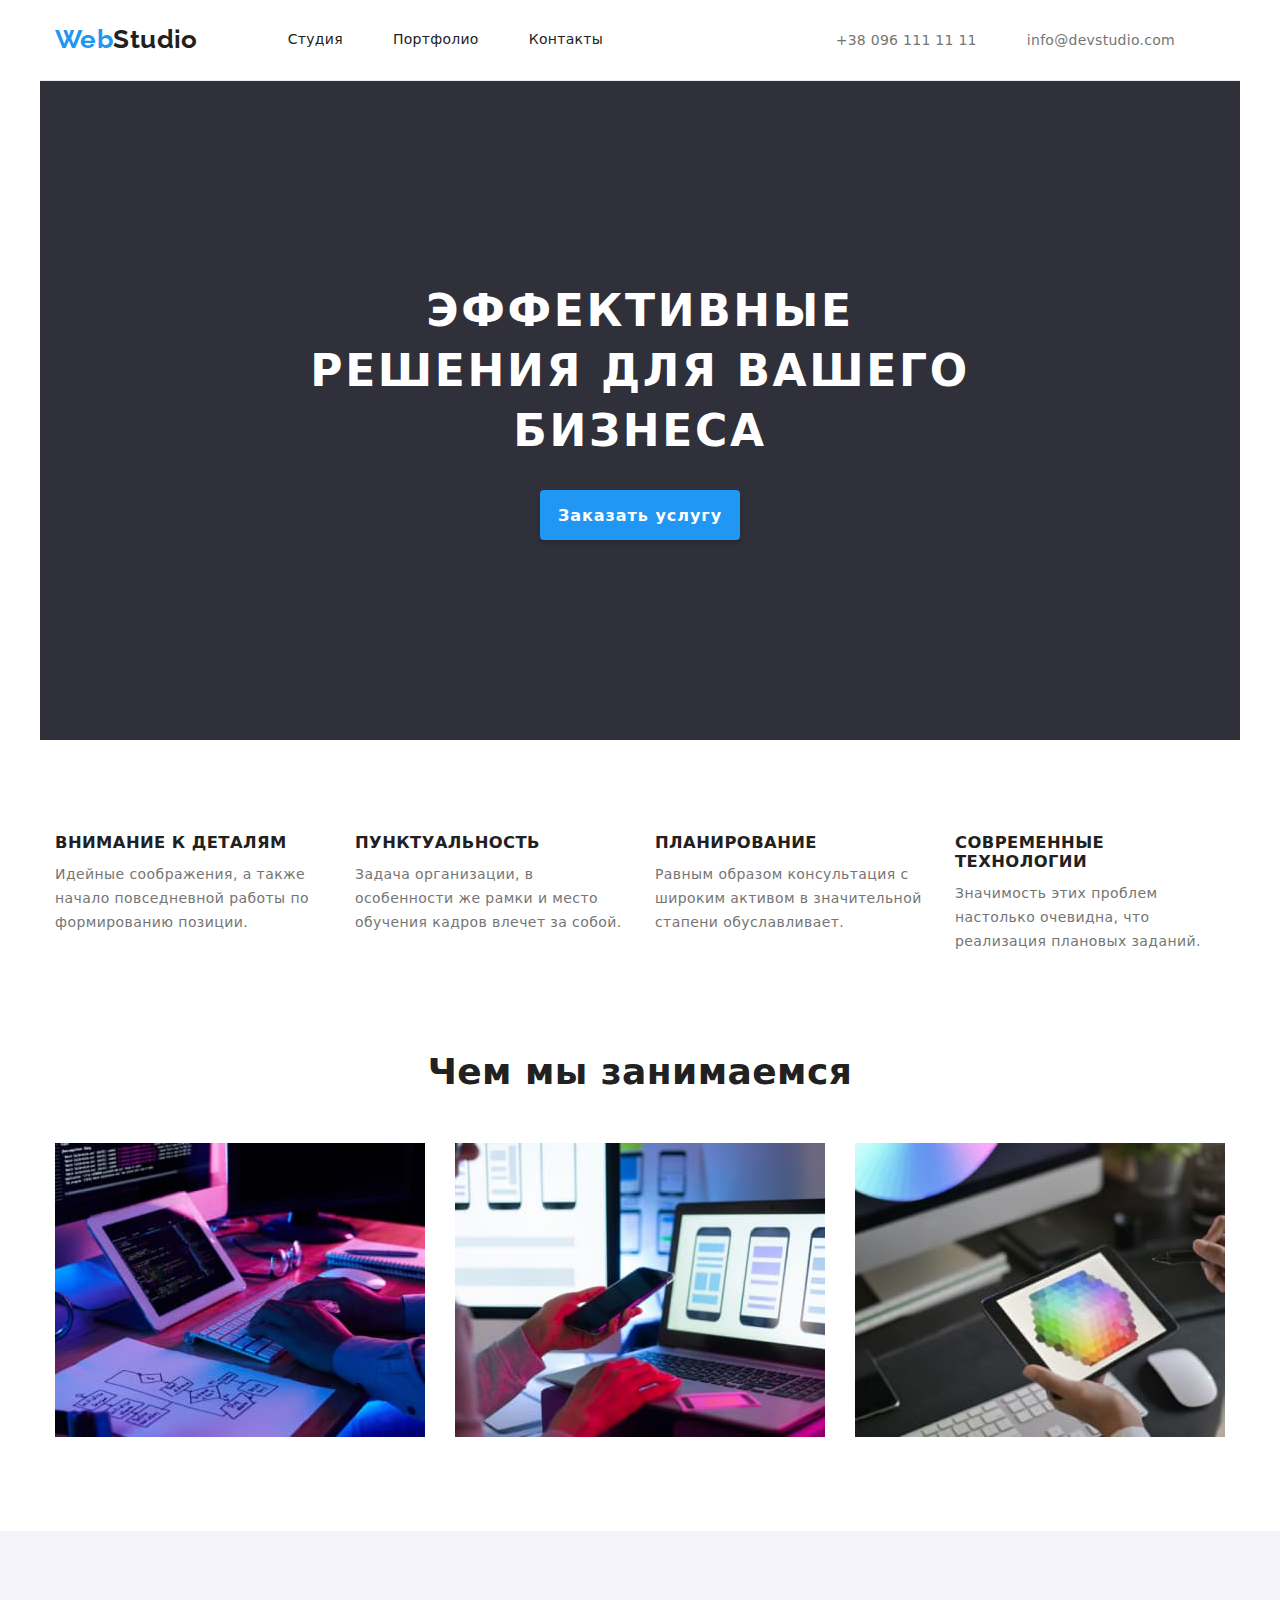
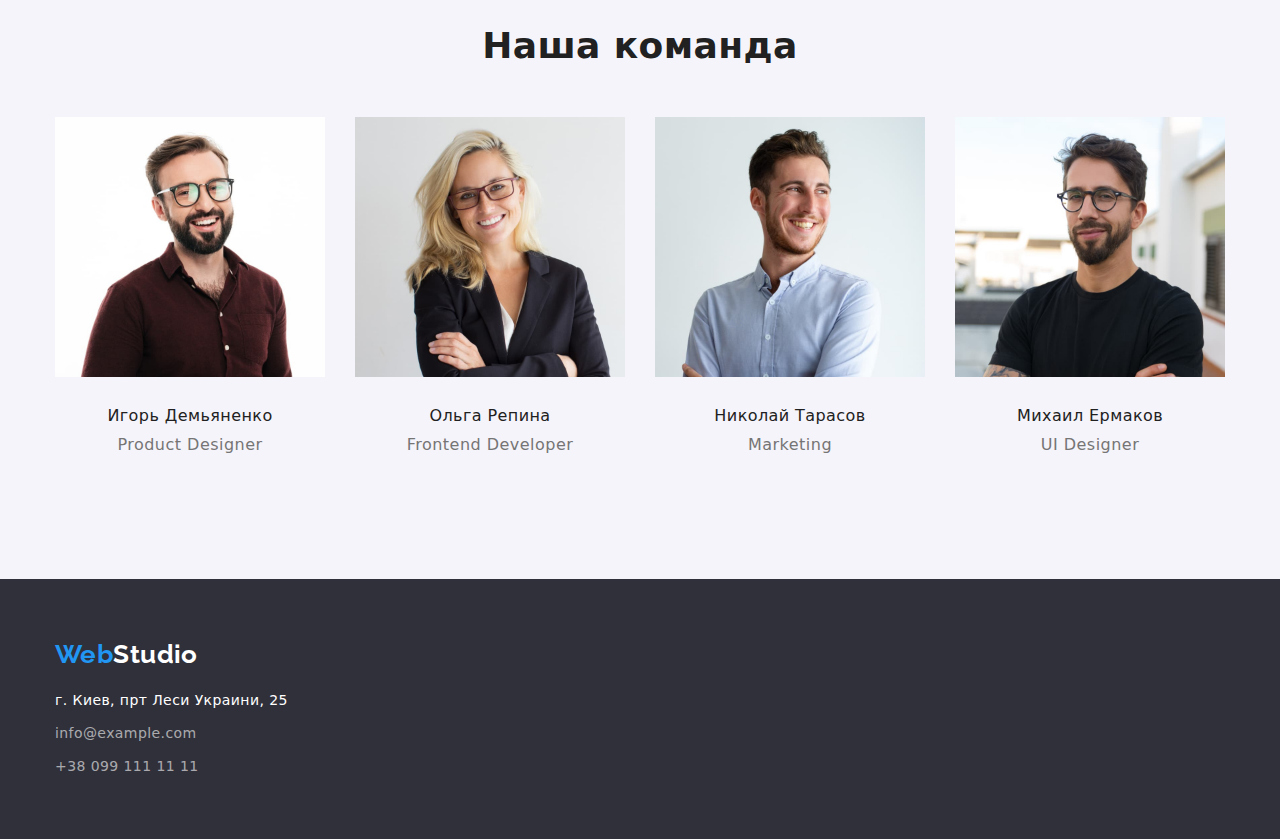
==== index.html @ 1b13c75a "a" ====
<!DOCTYPE html>
<html lang="ru">
  <head>
    <meta charset="UTF-8" />
    <meta http-equiv="X-UA-Compatible" content="IE=edge" />
    <meta name="viewport" content="width=device-width, initial-scale=1.0" />
    <link rel="preconnect" href="https://fonts.gstatic.com" crossorigin>
    <link href="https://fonts.googleapis.com/css2?family=Oleo+Script+Swash+Caps&family=Raleway:wght@700&family=Roboto:wght@400;500;700&display=swap" rel="stylesheet">     
    <link rel="stylesheet" type="text/css" href="./css/styles.css">
    <link rel="stylesheet" type="text/css" href="./css/modern-normalize.css">
    <title>webstudio</title>
   </head>
  <body>
    <header>
      <div class="container container-nav">
      <nav class="nav"> 
        <a href="index.html" class="logo"><span>Web</span>Studio</a>
        <ul class="nav-ul">
          <li>
            <a href="" class="menu">Студия</a>
          </li>
          <li>
            <a href="portfolio.html" class="menu">Портфолио </a>
          </li>
          <li>
            <a href="" class="menu">Контакты</a>
          </li>
        </ul>
      </nav>
      <ul class="contacts">
        <li><a href="tel:+380961111111" class="contacts-link">+38 096 111 11 11</a></li>
        <li><a href="mailto:info@devstudio.com" class="contacts-link">info@devstudio.com</a></li>
      </ul>
    </div>
    </header>
    <main>
      <section class="hero">
        <div class="container container-hero" >
        <h1 class="hero-title">Эффективные решения для вашего бизнеса</h1>
        <button type="button" class="hero-button">Заказать услугу</button>
      </div>
      </section>
      <section class="section">
        <div class="container articles-container">
        <h2 class="visually-hidden" aria-hidden="true" tabindex="-1"> Принципы нашей работы</h2>
        <ul class="articles">
          <li>
            <h3 class="articles-title">ВНИМАНИЕ К ДЕТАЛЯМ</h3>
            <p class="article">
              Идейные соображения, а также начало повседневной работы по
              формированию позиции.
            </p>
          </li>
          <li>
            <h3 class="articles-title">ПУНКТУАЛЬНОСТЬ</h3>
            <p class="article">
              Задача организации, в особенности же рамки и место обучения кадров
              влечет за собой.
            </p>
          </li>
          <li>
            <h3 class="articles-title">ПЛАНИРОВАНИЕ</h3>
            <p class="article">
              Равным образом консультация с широким активом в значительной
              стапени обуславливает.
            </p>
          </li>
          <li>
            <h3 class="articles-title">СОВРЕМЕННЫЕ ТЕХНОЛОГИИ</h3>
            <p class="article">
              Значимость этих проблем настолько очевидна, что реализация
              плановых заданий.
            </p>
          </li>
        </ul>
      </div>
      </section>
      <section class="activity">
        <div class="container container-activity">
        <h2 class="activity-title">Чем мы занимаемся</h2>
        <ul class="activity-images">
          <li>
            <img width="370" src="images/img1.jpg" class="activity-pic" alt="picture1" />
          </li>
          <li>
            <img width="370" src="images/img2.jpg" class="activity-pic" alt="picture2" />
          </li>
          <li>
            <img width="370" src="images/img3.jpg" class="activity-pic" alt="picture3" />
          </li>
        </ul>
      </div>
      </section>

      <section class="command section">
        <div class="container">
        <h2 class="command-title">Наша команда</h2>
        <ul class="command-list">
          <li>
            <img width="270" src="images/igor.jpg" class="command-foto" alt="Игорь Демьяненко" />
            <div class="figure-caption">
              <h3 class="command-name">Игорь Демьяненко</h3>
              <p class="command-position">Product Designer</p>
          </div>
          </li>
          <li>
            <img width="270" src="images/olga.jpg" class="command-foto" alt="Ольга Репина" />
            <div class="figure-caption">
              <h3 class="command-name">Ольга Репина</h3>
              <p class="command-position">Frontend Developer</p>
          </div>
          </li>
          <li>
            <img width="270" src="images/nik.jpg" class="command-foto" alt="Николай Тарасов" />
            <div class="figure-caption">
              <h3 class="command-name">Николай Тарасов</h3>
              <p class="command-position">Marketing</p>
            </div>  
          </li>
          <li>
            <img width="270" src="images/michael.jpg" class="command-foto" alt="Михаил Ермаков" />
            <div class="figure-caption">
              <h3 class="command-name">Михаил Ермаков</h3>
              <p class="command-position">UI Designer</p>
            </div>  
          </li>
        </ul>
      </div>
      </section>
    </main>
    <footer class="footer">
      <div class="container container-footer">
      <a href="index.html" class="footer-logo"><span>Web</span>Studio</a>
      <address>
        <ul class="footer-contacts-list">
          <li >
             <a class="adres" href="https://goo.gl/maps/Wr4ZdYeeZxtzAYWL7" target="_blank"
              >г. Киев, прт Леси Украини, 25</a
            >
          </li>
          <li>
            <a class="footer-contacts" href="mailto:info@example.com">info@example.com</a>
          </li>
          <li>
            <a class="footer-contacts" href="tel:+380991111111">+38 099 111 11 11</a>
          </li>
        </ul>
      </address>
    </div>
    </footer>
  </body>
</html>
---- css/styles.css ----
:root{
--text-color:#000000;
--nav-hover:#2196F3;
--contacts-link-color:#757575;
--footer-color:#ffffff;
--bg-color:#FFFFFF;
--font-color:#212121;
--hero-font-color:#FFFFFF;
--command-position-font-color:#757575;
--footer-bgcolor:#2F303A;
--button-fontcolor:#FFFFFF;
--works-type-color:#757575;
--hero-bgcolor:#2F303A;
--article-color:#757575;
} 
body{
    font-family: Roboto, sans-serif;
    color:var(--font-color);
    font-size: 14px;
    letter-spacing: 0.03em;
    background-color: var(--bg-color);
}
.visually-hidden {
    position: absolute;
    white-space: nowrap;
    width: 1px;
    height: 1px;
    overflow: hidden;
    border: 0;
    padding: 0;
    clip: rect(0 0 0 0);
    clip-path: inset(50%);
    margin: -1px;
  }
 p,h1,h2,h3,h4,h5,h6{
     margin:0px
 } 
 ul{
     margin:0px;
     padding: 0;
     list-style: none;
 }
 button{
     cursor: pointer;
 }
  header{
     /* height: 80px;
      /*padding-top: 24px;
      padding-bottom: 25px;*/
  }
  .container{
    width:1200px;
    padding-left: 15px;
    padding-right: 15px;
    margin: 0 auto;
 }
 .section{
     padding-top: 94px;
     padding-bottom: 94px;
 }
  .container-nav{
    display: flex;
    border-bottom: 1px solid #ECECEC;
  }

/*---------------------  Секция навигации-------------        */
.nav{
    display:flex;
    align-items: center;
}
.logo{
    font-family: Raleway;
    font-size: 26px;
    font-style: normal;
    font-weight: 700;
    line-height: calc(31 / 26);
    text-decoration: none;
    color: var(--font-color);
    padding-top: 24px;
    padding-bottom: 25px;
}
.logo > span{
    color: var(--nav-hover);
}

.nav-ul{
    list-style: none;
    margin-left: 40px;
    display: flex;
    align-items: center; 
}

.menu{
    text-decoration: none;
    font-style: normal;
    font-size: 14px;
    font-weight: 500;
    line-height: 1.14;
    letter-spacing: 0.02em;
    color: var(--menu-color);
    margin-left: 50px;
    padding-top: 32px;
    padding-bottom: 32px;
    display: block;
}
.adres:hover,
.adres:focus,
.footer-contacts:hover,
.footer-contacts:focus,
.contacts-link:hover,
.contacts-link:focus,
.menu:hover,
.menu:focus{
    color:var(--nav-hover);
}
.contacts{
    list-style: none;
    display: flex;
    margin-left: auto;
    align-items: center; 
}
.contacts-link{
    text-decoration: none;
    font-size: 14px;
    font-style: normal;
    font-weight: 500;
    line-height: 1.14;
    letter-spacing: 0.02em;
    text-align: left;
    color: var(--contacts-link-color);
    margin-right: 50px;
}


/*----------------------  Секция герой   -------   */
.hero{
    
}
.container-hero{
   /* ???????????????*/
   background: var(--hero-bgcolor);
   text-align: center;
   padding-top: 200px;
   padding-bottom: 200px;
   padding-left: auto;
   padding-right: auto;
}
.hero-title{
    font-weight: 900;
    font-size: 44px;
    line-height: 1.36;
    text-align: center;
    letter-spacing: 0.06em;
    text-transform: uppercase;
    color: var(--hero-font-color);
    padding-left: 237px;
    padding-right: 237px;
}    
    .hero-button{
    cursor: pointer;
    border: none;
    width: 200px;
    height: 50px;
    left: 700px;
    top: 430px;
    background: var(--nav-hover);
    box-shadow: 0px 4px 4px rgba(0, 0, 0, 0.15);
    border-radius: 4px;
    font-family: inherit;
    font-size: 16px;
    font-style: normal;
    font-weight: 700;
    line-height: 1.87;
    letter-spacing: 0.06em;
    text-align: center;
    color: var(--hero-font-color);
    margin-top: 30px;
    }

/*-------------------------  Секция статей   -------------------*/
.articles-container{
    display: flex;
   justify-content: center;
}
.articles{
    display: flex;
}
.articles li{
    max-width: 270px;
}
.articles li:not(:last-child){
    margin-right: 30px;
}
.articles-title{
    font-weight: bold;
    line-height: 1.14;
    text-transform: uppercase;
    
    margin-bottom: 10px;
}
.article{
    width: 270px;
    height: 75px;
    left: 515px;
    top: 800px;
    font-weight: normal;
    line-height: 1.71;
    color: var(--article-color);
}

/*===============================   Чем мы ханимаемся    =============*/
.activity{
    padding-bottom: 94px;
}

.container-activity{
   align-items: center;
}
.activity-pic{
    display: block;
    max-width: 100%;
    height: auto;
} 
.activity-images{ 
    display: flex;
}
.activity-images li:not(:last-child){
    margin-right: 30px;
}


/*===============    наша комманда     ===================*/
.command{
   background: #F5F4FA;
}
.activity-title,
.command-title{
    font-size: 36px;
    font-style: normal;
    font-weight: 700;
    line-height: calc(42 / 36);
    text-align: center;
    margin-bottom: 50px;
 }
 .command-list{
     display: flex;
   
 }
 .command-list li:not(:last-child){
    margin-right: 30px;
 }
 .command-foto{
    display: block;
    max-width: 100%;
    height: auto;
 }
 .figure-caption{
    padding-top: 30px;
 }

.command-name{
    font-size: 16px;
    font-weight: 500;
    line-height: 1.18;
    text-align: center;

    margin-bottom: 10px;
 }
.command-position{
    font-size: 16px;
    font-weight: 400;
    line-height: 1.18;
    letter-spacing: 0.03em;
    text-align: center;
    color: var(--command-position-font-color);
    padding-bottom: 30px;
}

/* --------------------------  footer  ----------------------------*/
.footer{
    background: var(--footer-bgcolor);
    padding-top: 60px;
    padding-bottom: 60px;
}
.container-footer{
    padding-left: auto;
    padding-left: auto;
    
}
.footer-logo{
    font-family: Raleway;
    font-size: 26px;
    font-style: normal;
    font-weight: 700;
    line-height: 1.19;
    text-decoration: none;
    color: var(--footer-color);
    margin-bottom: 20px;
    /*padding-top: 60px;*/
    display: block;
}
.footer-logo  span{
    color: var(--nav-hover);
}
.footer-contacts-list{
    
}
.footer-contacts-list li:not(:last-child){
    margin-bottom: 9px;
}


.adres{
    text-decoration: none;
    font-style: normal;
    font-weight: 400;
    line-height: 1.71;
    letter-spacing: 0.03em;
    text-align: left;
    color: var(--footer-color);
}
.footer-contacts{
    text-decoration: none;
    font-style: normal;
    font-weight: normal;
    line-height: 1.71;
    color: rgba(255, 255, 255, 0.6);
}

/* ===========================  portfolio  ==========================*/

.filter{
    list-style: none;
    display: flex;
    padding-left: 302px;   
    margin-bottom: 56px;
}
.filter-button{
    cursor: pointer;
    border: none;
    border-radius: 4px;
    background-color: inherit;
    font-family: inherit;
    font-style: normal;
    font-weight: 500;
    font-size: 16px;
    line-height: 1.62;
    text-align: center;
    color: inherit;
    padding: 6px 22px;
    margin-left: 8px;
}
.filter-button:hover,
.filter-button:focus{
    background-color: var(--nav-hover);
    color:var(--button-fontcolor);
}

/*======================   примеры работ  ============= */
.work-foto{
    display:block;
}
.example-list{
    display: flex;
    /*padding-left: 215px;*/
    flex-wrap: wrap;

}
.example:not(:nth-child(3n+1)){
    margin-left: 30px;
}



.example{
    /*margin-left: 30px;*/
    margin-bottom: 30px;

}
.example a{
    text-decoration: none;
}
.works-title{
    font-weight: bold;
    font-size: 18px;
    line-height: 2;
    letter-spacing: 0.06em;
    color:var(--font-color);
    margin-top: 20px;
    margin-bottom: 4px;
    padding-left: 24px;
}
.works-type{
    font-size: 14px;
    font-weight: normal;
    font-size: 16px;
    line-height: 1.87;
    color: var(--works-type-color);
    padding-bottom: 20px;
    padding-left: 24px;
}
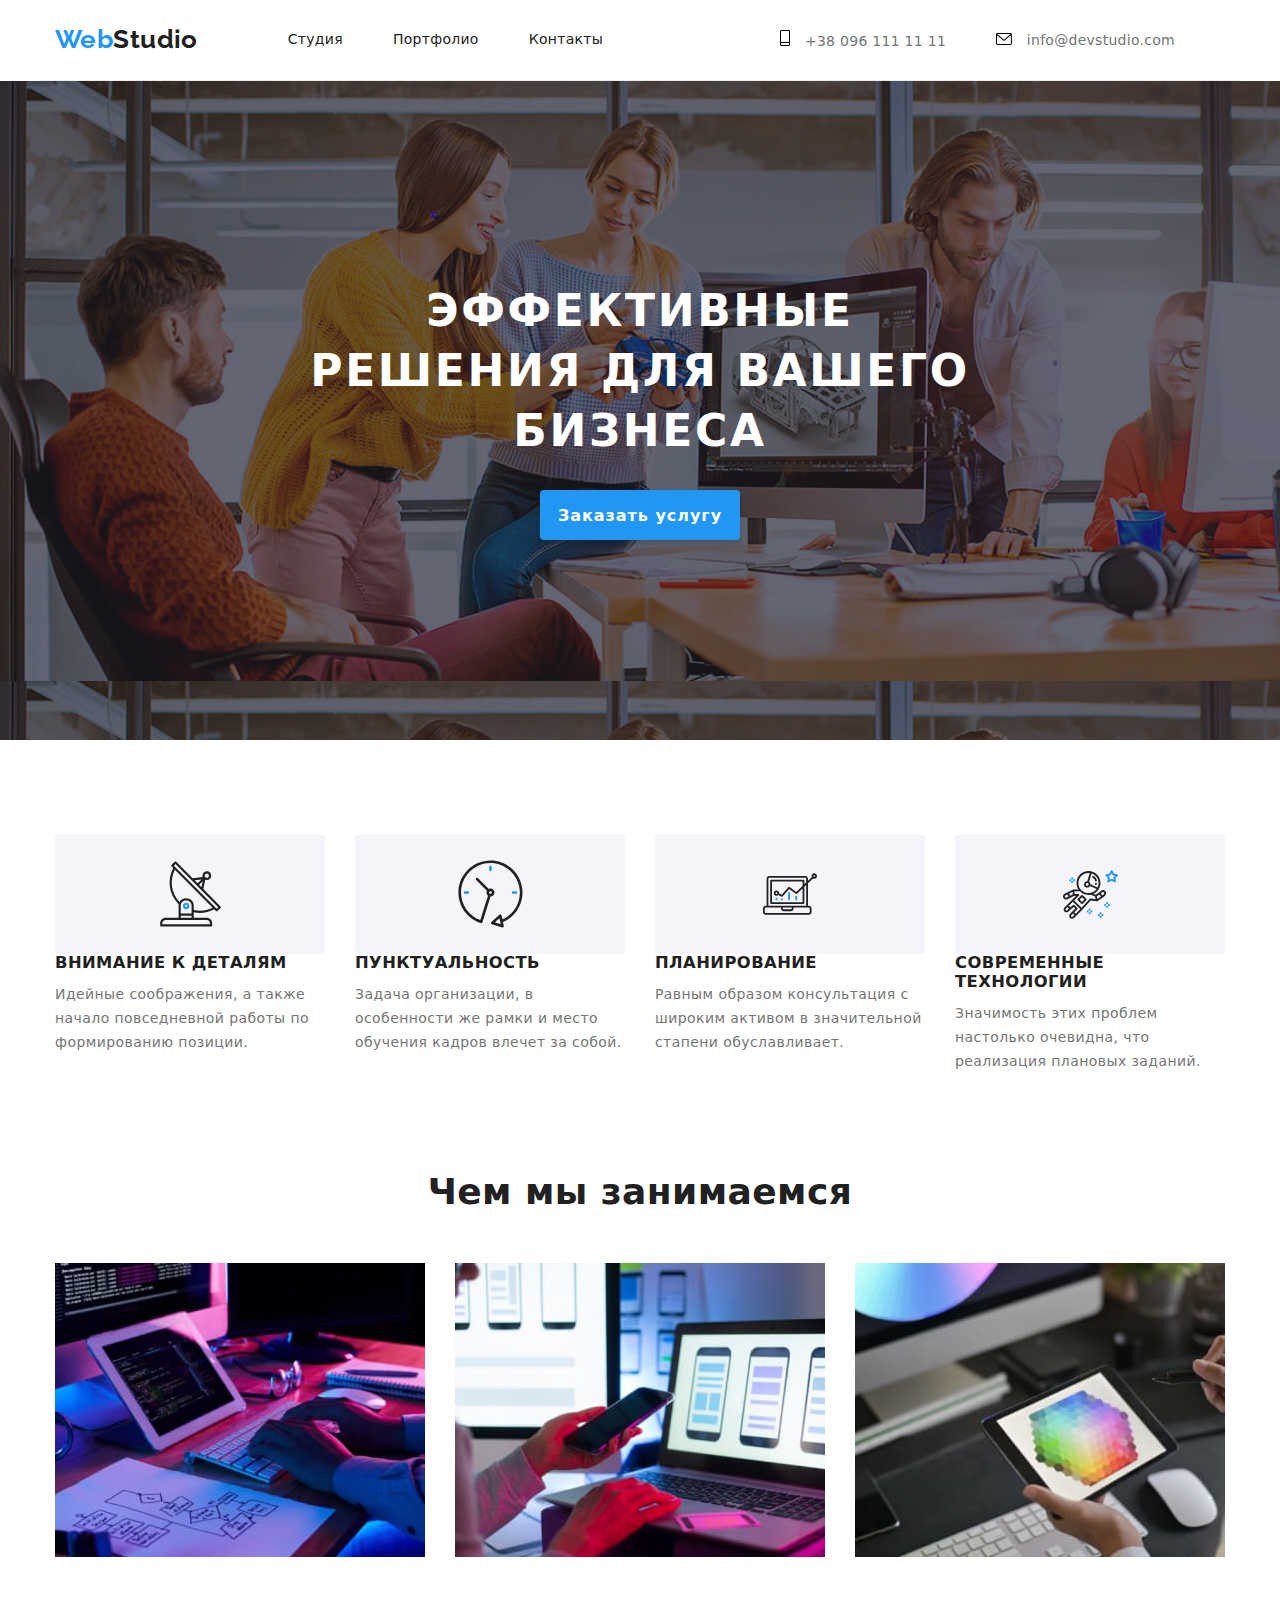
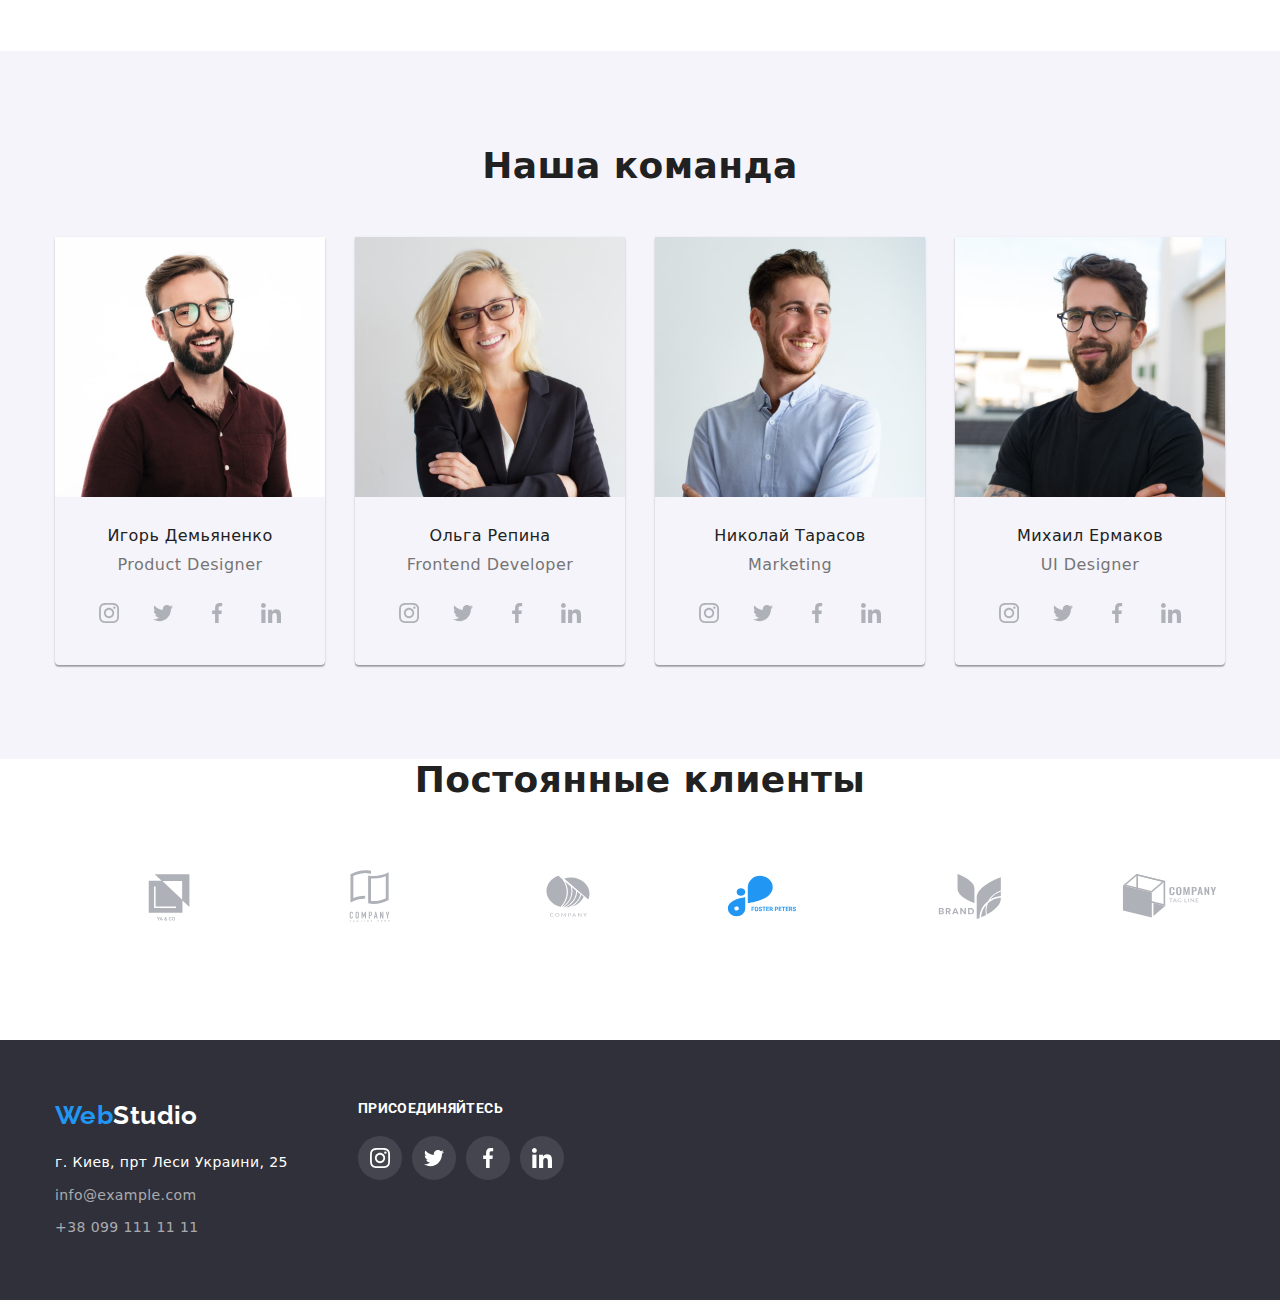
==== commit 8b4e5d04: "a" ====
--- a/index.html
+++ b/index.html
@@ -28,8 +28,20 @@
         </ul>
       </nav>
       <ul class="contacts">
-        <li><a href="tel:+380961111111" class="contacts-link">+38 096 111 11 11</a></li>
-        <li><a href="mailto:info@devstudio.com" class="contacts-link">info@devstudio.com</a></li>
+        <li>
+            <a href="tel:+380961111111" class="contacts-link">
+              <svg class="contacts-pic" width="10px" height="16px">
+                <use href="./images/symbol-defs.svg#icon-smartphone"></use>
+              </svg>
+              +38 096 111 11 11
+            </a>
+          </li>
+        <li>
+          <a href="mailto:info@devstudio.com" class="contacts-link">
+            <svg class="contacts-pic" width="16px" height="12px">
+              <use href="./images/symbol-defs.svg#icon-envelope"></use>
+            </svg>
+            info@devstudio.com</a></li>
       </ul>
     </div>
     </header>
@@ -45,6 +57,11 @@
         <h2 class="visually-hidden" aria-hidden="true" tabindex="-1"> Принципы нашей работы</h2>
         <ul class="articles">
           <li>
+            <div class="articles-container-pic">
+              <svg class="articles-pic" width="65px" height="70px">
+                <use href="./images/symbol-defs.svg#icon-antenna-1"></use>
+              </svg>
+            </div>
             <h3 class="articles-title">ВНИМАНИЕ К ДЕТАЛЯМ</h3>
             <p class="article">
               Идейные соображения, а также начало повседневной работы по
@@ -52,6 +69,11 @@
             </p>
           </li>
           <li>
+            <div class="articles-container-pic">
+              <svg class="articles-pic" width="67px" height="70px">
+                <use href="./images/symbol-defs.svg#icon-clock-1"></use>
+              </svg>
+            </div>
             <h3 class="articles-title">ПУНКТУАЛЬНОСТЬ</h3>
             <p class="article">
               Задача организации, в особенности же рамки и место обучения кадров
@@ -59,6 +81,11 @@
             </p>
           </li>
           <li>
+            <div class="articles-container-pic">
+            <svg class="articles-pic" width="70px" height="54px">
+              <use href="./images/symbol-defs.svg#icon-diagram-1"></use>
+            </svg>
+          </div>
             <h3 class="articles-title">ПЛАНИРОВАНИЕ</h3>
             <p class="article">
               Равным образом консультация с широким активом в значительной
@@ -66,6 +93,11 @@
             </p>
           </li>
           <li>
+            <div class="articles-container-pic">
+            <svg class="articles-pic" width="55px" height="61px">
+              <use href="./images/symbol-defs.svg#icon-astronaut-1"></use>
+            </svg>
+            </div>
             <h3 class="articles-title">СОВРЕМЕННЫЕ ТЕХНОЛОГИИ</h3>
             <p class="article">
               Значимость этих проблем настолько очевидна, что реализация
@@ -96,33 +128,192 @@
         <div class="container">
         <h2 class="command-title">Наша команда</h2>
         <ul class="command-list">
-          <li>
+          <li class="command-li">
             <img width="270" src="images/igor.jpg" class="command-foto" alt="Игорь Демьяненко" />
             <div class="figure-caption">
               <h3 class="command-name">Игорь Демьяненко</h3>
               <p class="command-position">Product Designer</p>
-          </div>
-          </li>
-          <li>
+              <ul class="socials">
+                <li class="socials-li">
+                <a href="" class="socials-button">
+                  <svg  class="socials-pic" width="20px" height="20px">
+                    <use href="./images/symbol-defs.svg#icon-instagram-1"></use>
+                  </svg>
+                </a>
+              </li>
+              <li class="socials-li">
+                <a href="" class="socials-button">
+                  <svg class="socials-pic" width="20px" height="20px">
+                    <use href="./images/symbol-defs.svg#icon-twitter-1"></use>
+                  </svg>
+                </a>
+              </li>
+                <li class="socials-li">
+                  <a href="" class="socials-button">
+                    <svg class="socials-pic" width="20px" height="20px">
+                      <use href="./images/symbol-defs.svg#icon-facebook-1"></use>
+                    </svg>
+                  </a>
+                </li>
+                <li class="socials-li">
+                  <a href="" class="socials-button">
+                    <svg class="socials-pic" width="20px" height="20px">
+                      <use href="./images/symbol-defs.svg#icon-linkedin-1"></use>
+                    </svg>
+                  </a>
+                </li class="socials-li">
+              </ul>
+            </div>
+          </li>
+          <li class="command-li">
             <img width="270" src="images/olga.jpg" class="command-foto" alt="Ольга Репина" />
             <div class="figure-caption">
               <h3 class="command-name">Ольга Репина</h3>
               <p class="command-position">Frontend Developer</p>
+              <ul class="socials">
+                <li class="socials-li">
+                <a href="" class="socials-button">
+                  <svg  class="socials-pic" width="20px" height="20px">
+                    <use href="./images/symbol-defs.svg#icon-instagram-1"></use>
+                  </svg>
+                </a>
+              </li>
+              <li class="socials-li">
+                <a href="" class="socials-button">
+                  <svg class="socials-pic" width="20px" height="20px">
+                    <use href="./images/symbol-defs.svg#icon-twitter-1"></use>
+                  </svg>
+                </a>
+              </li>
+                <li class="socials-li">
+                  <a href="" class="socials-button">
+                    <svg class="socials-pic" width="20px" height="20px">
+                      <use href="./images/symbol-defs.svg#icon-facebook-1"></use>
+                    </svg>
+                  </a>
+                </li>
+                <li class="socials-li">
+                  <a href="" class="socials-button">
+                    <svg class="socials-pic" width="20px" height="20px">
+                      <use href="./images/symbol-defs.svg#icon-linkedin-1"></use>
+                    </svg>
+                  </a>
+                </li class="socials-li">
+              </ul>
           </div>
           </li>
-          <li>
+          <li class="command-li">
             <img width="270" src="images/nik.jpg" class="command-foto" alt="Николай Тарасов" />
             <div class="figure-caption">
               <h3 class="command-name">Николай Тарасов</h3>
               <p class="command-position">Marketing</p>
+              <ul class="socials">
+                <li class="socials-li">
+                <a href="" class="socials-button">
+                  <svg  class="socials-pic" width="20px" height="20px">
+                    <use href="./images/symbol-defs.svg#icon-instagram-1"></use>
+                  </svg>
+                </a>
+              </li>
+              <li class="socials-li">
+                <a href="" class="socials-button">
+                  <svg class="socials-pic" width="20px" height="20px">
+                    <use href="./images/symbol-defs.svg#icon-twitter-1"></use>
+                  </svg>
+                </a>
+              </li>
+                <li class="socials-li">
+                  <a href="" class="socials-button">
+                    <svg class="socials-pic" width="20px" height="20px">
+                      <use href="./images/symbol-defs.svg#icon-facebook-1"></use>
+                    </svg>
+                  </a>
+                </li>
+                <li class="socials-li">
+                  <a href="" class="socials-button">
+                    <svg class="socials-pic" width="20px" height="20px">
+                      <use href="./images/symbol-defs.svg#icon-linkedin-1"></use>
+                    </svg>
+                  </a>
+                </li class="socials-li">
+              </ul>
             </div>  
           </li>
-          <li>
+          <li class="command-li">
             <img width="270" src="images/michael.jpg" class="command-foto" alt="Михаил Ермаков" />
             <div class="figure-caption">
               <h3 class="command-name">Михаил Ермаков</h3>
               <p class="command-position">UI Designer</p>
+              <ul class="socials">
+                <li class="socials-li">
+                <a href="" class="socials-button">
+                  <svg  class="socials-pic" width="20px" height="20px">
+                    <use href="./images/symbol-defs.svg#icon-instagram-1"></use>
+                  </svg>
+                </a>
+              </li>
+              <li class="socials-li">
+                <a href="" class="socials-button">
+                  <svg class="socials-pic" width="20px" height="20px">
+                    <use href="./images/symbol-defs.svg#icon-twitter-1"></use>
+                  </svg>
+                </a>
+              </li>
+                <li class="socials-li">
+                  <a href="" class="socials-button">
+                    <svg class="socials-pic" width="20px" height="20px">
+                      <use href="./images/symbol-defs.svg#icon-facebook-1"></use>
+                    </svg>
+                  </a>
+                </li>
+                <li class="socials-li">
+                  <a href="" class="socials-button">
+                    <svg class="socials-pic" width="20px" height="20px">
+                      <use href="./images/symbol-defs.svg#icon-linkedin-1"></use>
+                    </svg>
+                  </a>
+                </li>
+              </ul>
             </div>  
+          </li>
+        </ul>
+      </div>
+      </section>
+
+
+      <section class="clients">
+        <div class="container">
+        <h2 class="clients-title">Постоянные клиенты</h2>
+        <ul class="clients-list">
+          <li>
+            <svg class="client-pic" width="106px" height="60px">
+              <use href="./images/symbol-defs.svg#icon-client1"></use>
+            </svg>
+          </li>
+          <li>
+            <svg class="client-pic" width="106px" height="60px">
+              <use href="./images/symbol-defs.svg#icon-client2"></use>
+            </svg>
+          </li>
+          <li>
+            <svg class="client-pic" width="106px" height="60px">
+              <use href="./images/symbol-defs.svg#icon-client3"></use>
+            </svg>
+          </li>
+          <li>
+            <svg class="client-pic" width="106px" height="60px">
+              <use href="./images/symbol-defs.svg#icon-client4"></use>
+            </svg>
+          </li>
+          <li>
+            <svg class="client-pic" width="106px" height="60px">
+              <use href="./images/symbol-defs.svg#icon-client5"></use>
+            </svg>
+          </li>
+          <li>
+            <svg class="client-pic" width="106px" height="60px">
+              <use href="./images/symbol-defs.svg#icon-client6"></use>
+            </svg>
           </li>
         </ul>
       </div>
@@ -130,7 +321,8 @@
     </main>
     <footer class="footer">
       <div class="container container-footer">
-      <a href="index.html" class="footer-logo"><span>Web</span>Studio</a>
+      <div>
+        <a href="index.html" class="footer-logo"><span>Web</span>Studio</a>
       <address>
         <ul class="footer-contacts-list">
           <li >
@@ -147,6 +339,40 @@
         </ul>
       </address>
     </div>
+    <div class="socials-part">
+      <h3 class="footer-join">ПРИСОЕДИНЯЙТЕСЬ</h3>
+      <ul class="footer-socials">
+        <li class="footer-socials-li">
+        <a href="" class="footer-socials-button">
+          <svg  class="footer-socials-pic" width="20px" height="20px">
+            <use href="./images/symbol-defs.svg#icon-instagram-1"></use>
+          </svg>
+        </a>
+      </li>
+      <li class="footer-socials-li">
+        <a href="" class="footer-socials-button">
+          <svg class="socials-pic" width="20px" height="20px">
+            <use href="./images/symbol-defs.svg#icon-twitter-1"></use>
+          </svg>
+        </a>
+      </li>
+        <li class="footer-socials-li">
+          <a href="" class="footer-socials-button">
+            <svg class="footer-socials-pic" width="20px" height="20px">
+              <use href="./images/symbol-defs.svg#icon-facebook-1"></use>
+            </svg>
+          </a>
+        </li>
+        <li class="footer-socials-li">
+          <a href="" class="footer-socials-button">
+            <svg class="footer-socials-pic" width="20px" height="20px">
+              <use href="./images/symbol-defs.svg#icon-linkedin-1"></use>
+            </svg>
+          </a>
+        </li>
+      </ul>
+    </div>
+    </div>
     </footer>
   </body>
 </html>
--- a/css/styles.css
+++ b/css/styles.css
@@ -20,6 +20,7 @@
     font-size: 14px;
     letter-spacing: 0.03em;
     background-color: var(--bg-color);
+    max-width: 1600px;
 }
 .visually-hidden {
     position: absolute;
@@ -113,12 +114,16 @@
 .menu:hover,
 .menu:focus{
     color:var(--nav-hover);
+    fill: var(--nav-hover);
 }
 .contacts{
     list-style: none;
     display: flex;
     margin-left: auto;
     align-items: center; 
+}
+.contacts-pic{
+    margin-right: 10px;
 }
 .contacts-link{
     text-decoration: none;
@@ -135,11 +140,16 @@
 
 /*----------------------  Секция герой   -------   */
 .hero{
-    
+    background-image: linear-gradient(
+        rgba(47, 48, 58, 0.4),
+        rgba(47, 48, 58, 0.4)
+    ), url(../images/hero-bg.jpg);
 }
 .container-hero{
    /* ???????????????*/
-   background: var(--hero-bgcolor);
+   /*background: var(--hero-bgcolor);*/
+   
+   
    text-align: center;
    padding-top: 200px;
    padding-bottom: 200px;
@@ -183,6 +193,15 @@
     display: flex;
    justify-content: center;
 }
+.articles-container-pic{
+    max-width: 270px;
+    min-height: 120px;
+    background: #F5F4FA;
+    border-radius: 4px;
+    display:flex;
+    justify-content: center; 
+    align-items: center;
+}
 .articles{
     display: flex;
 }
@@ -209,7 +228,7 @@
     color: var(--article-color);
 }
 
-/*===============================   Чем мы ханимаемся    =============*/
+/*===============================   Чем мы занимаемся    =============*/
 .activity{
     padding-bottom: 94px;
 }
@@ -235,7 +254,8 @@
    background: #F5F4FA;
 }
 .activity-title,
-.command-title{
+.command-title,
+.clients-title{
     font-size: 36px;
     font-style: normal;
     font-weight: 700;
@@ -246,6 +266,15 @@
  .command-list{
      display: flex;
    
+ }
+ .command-li{
+    box-shadow: 
+    0px 1px 3px rgba(0, 0, 0, 0.12), 
+    0px 1px 1px rgba(0, 0, 0, 0.14),
+    0px 2px 1px rgba(0, 0, 0, 0.2);
+    border-radius: 0px 0px 4px 4px;
+    
+    
  }
  .command-list li:not(:last-child){
     margin-right: 30px;
@@ -274,9 +303,56 @@
     letter-spacing: 0.03em;
     text-align: center;
     color: var(--command-position-font-color);
-    padding-bottom: 30px;
-}
-
+    margin-bottom: 16px;
+}
+.socials{
+    display: flex;
+    /*justify-content: center;*/
+    margin-left:32px;
+    margin-right: 32px;
+    margin-bottom: 30px;
+    box-shadow: initial;
+}
+.socials-li{
+    display: flex;
+    margin-right:0px;
+    box-shadow: none;
+}
+.socials li:not(:last-child){
+    margin-right: 10px;
+}
+.socials-button{
+    fill: #AFB1B8; 
+    border-radius: 50%;
+    max-width: 44px;
+    max-height: 44px;
+    padding: 12px;
+    box-shadow: none;
+}
+.socials-button:hover,
+.socials-button:focus,
+.footer-socials-button:hover,
+.footer-socials-button:focus{
+    fill: #FFFFFF;
+    background-color: #2196F3;
+}
+
+/*===============    Постоянные клиенты    =================================*/
+.clients{
+    padding-bottom: 94px;
+}
+.clients-list{
+    display: flex;
+    
+}
+.clients-list li{/*:not(:last-child){*/
+    margin-left: 30px;
+    
+
+}
+.client-pic{
+    margin: 16px 32px;
+}
 /* --------------------------  footer  ----------------------------*/
 .footer{
     background: var(--footer-bgcolor);
@@ -286,6 +362,7 @@
 .container-footer{
     padding-left: auto;
     padding-left: auto;
+    display:flex
     
 }
 .footer-logo{
@@ -327,6 +404,43 @@
     line-height: 1.71;
     color: rgba(255, 255, 255, 0.6);
 }
+.socials-part{
+margin-left: 70px;
+
+}
+.footer-join{
+ font-family: Roboto;
+font-style: normal;
+font-weight: bold;
+font-size: 14px;
+line-height: 16px;
+letter-spacing: 0.03em;
+text-transform: uppercase;
+color: #FFFFFF;
+margin-bottom: 20px;
+}
+/*===============================*/
+.footer-socials{
+    display: flex;
+   
+   
+}
+.footer-socials-li{
+    display: flex;
+    margin-right:0px;
+}
+.footer-socials li:not(:last-child){
+    margin-right: 10px;}
+.footer-socials-button{
+    fill: #FFFFFF; 
+    border-radius: 50%;
+    max-width: 44px;
+    max-height: 44px;
+    padding: 12px;
+    background: rgba(255, 255, 255, 0.1);
+}
+
+
 
 /* ===========================  portfolio  ==========================*/
 
@@ -355,6 +469,10 @@
 .filter-button:focus{
     background-color: var(--nav-hover);
     color:var(--button-fontcolor);
+    box-shadow: 
+        0px 3px 1px rgba(0, 0, 0, 0.1), 
+        0px 1px 2px rgba(0, 0, 0, 0.08), 
+        0px 2px 2px rgba(0, 0, 0, 0.12);
 }
 
 /*======================   примеры работ  ============= */
@@ -365,17 +483,36 @@
     display: flex;
     /*padding-left: 215px;*/
     flex-wrap: wrap;
+    /*border: 1px solid red;*/
+  
 
 }
 .example:not(:nth-child(3n+1)){
     margin-left: 30px;
 }
-
-
+.example-link{
+    display: block;
+    box-sizing: border-box;
+   /* border: 1px solid #EEEEEE;*/
+ }
+ 
+.example-link :hover,
+.example-link :focus {
+    box-shadow: 
+      0px 1px 1px rgba(0, 0, 0, 0.12),
+      0px 4px 4px rgba(0, 0, 0, 0.06), 
+      1px 4px 6px rgba(0, 0, 0, 0.16);   
+} 
 
 .example{
     /*margin-left: 30px;*/
     margin-bottom: 30px;
+
+    
+background: #FFFFFF;
+/*border: 1px solid #EEEEEE;*/
+box-sizing: border-box;
+
 
 }
 .example a{
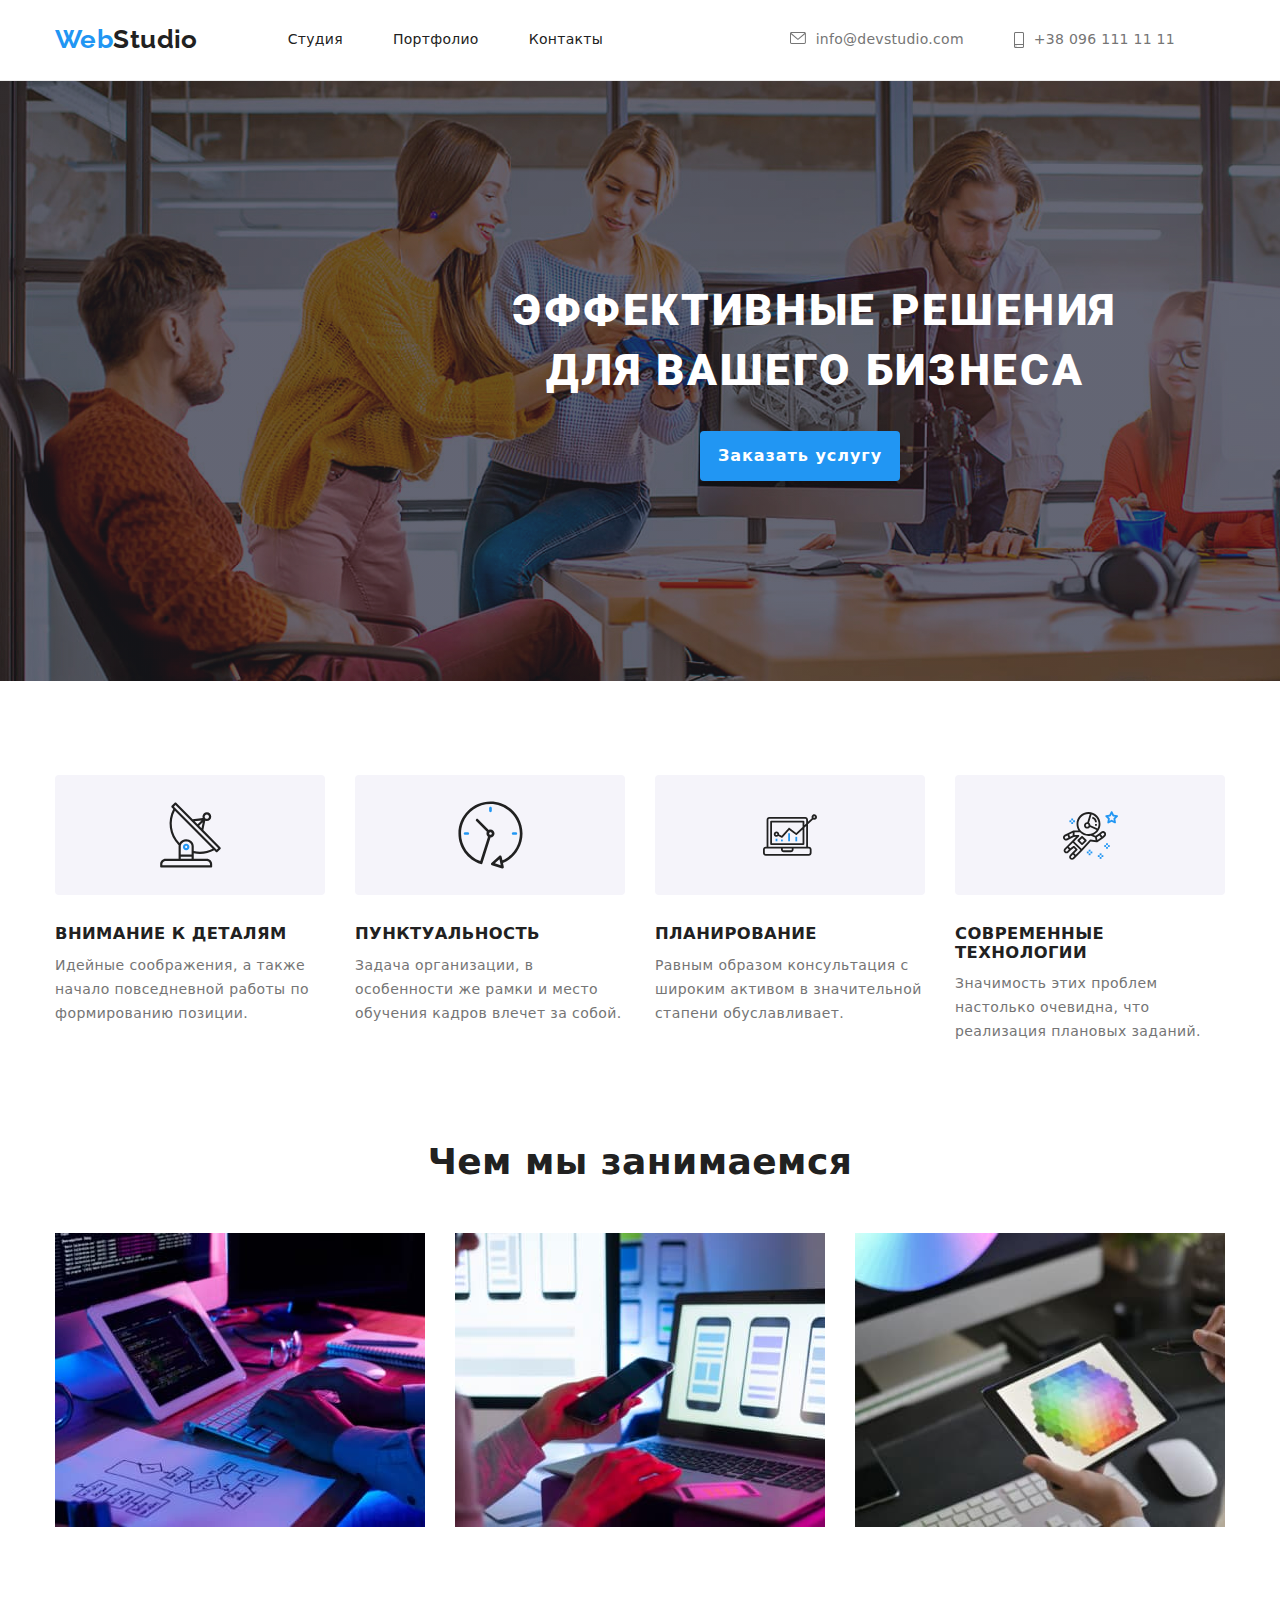
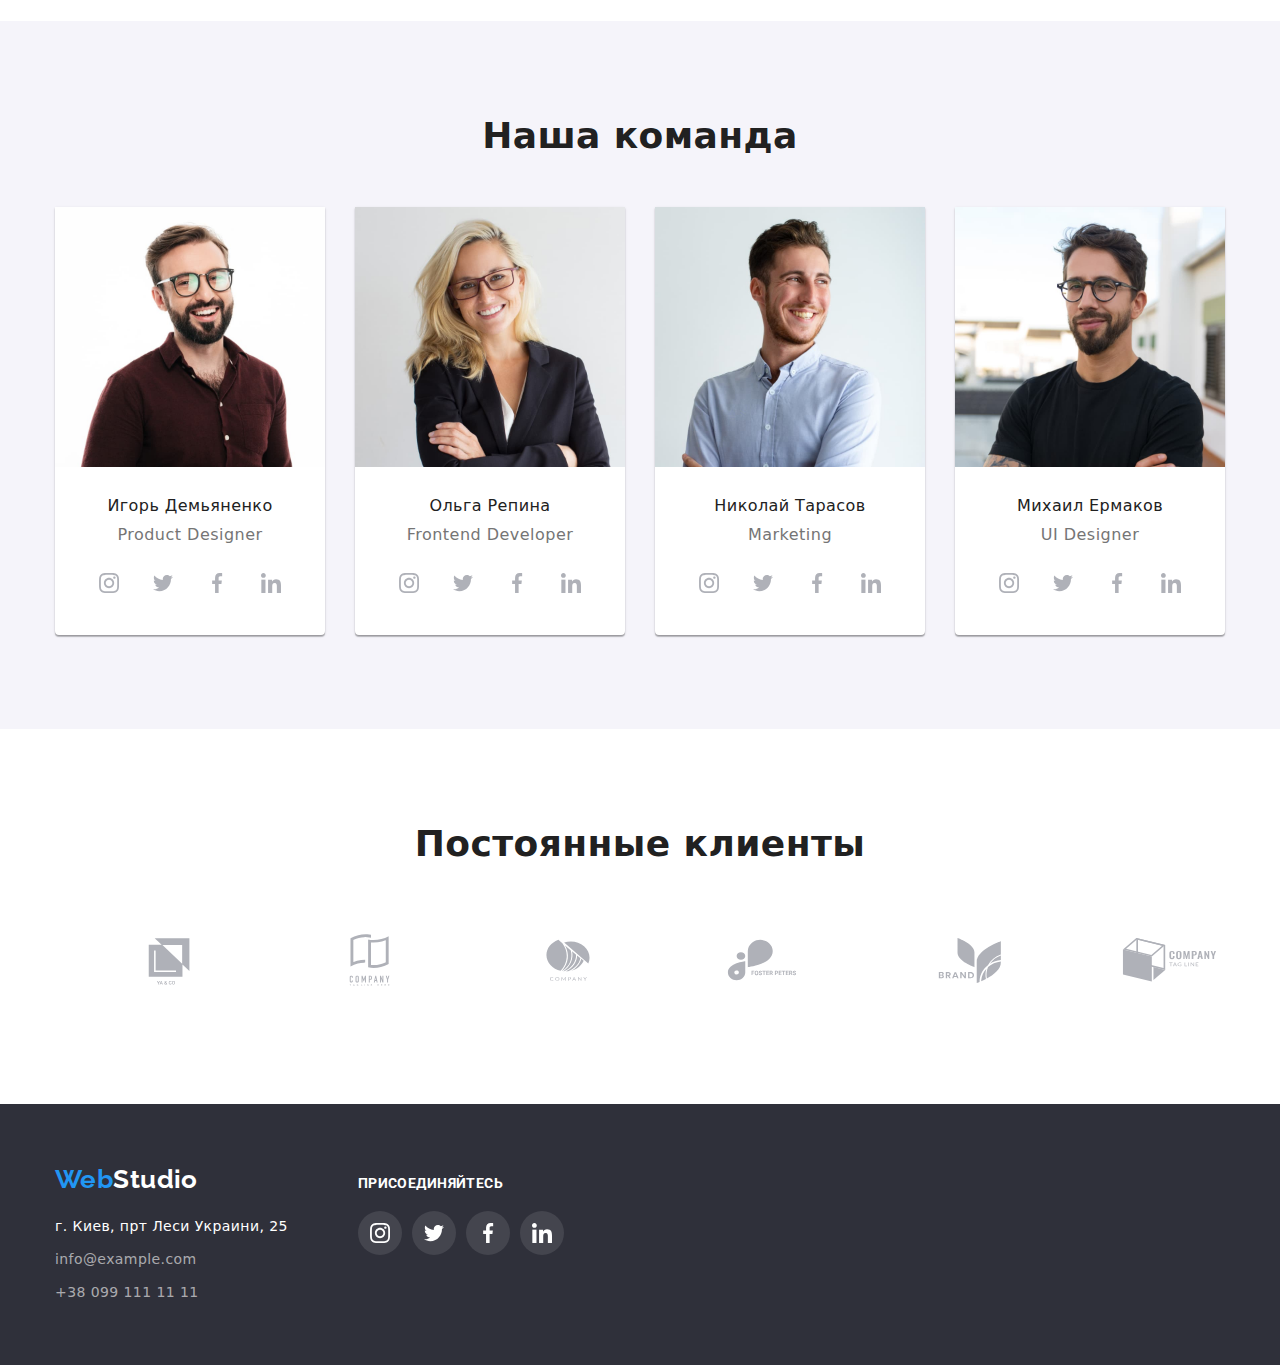
==== commit d34607ff: "1" ====
--- a/index.html
+++ b/index.html
@@ -28,20 +28,23 @@
         </ul>
       </nav>
       <ul class="contacts">
-        <li>
-            <a href="tel:+380961111111" class="contacts-link">
-              <svg class="contacts-pic" width="10px" height="16px">
-                <use href="./images/symbol-defs.svg#icon-smartphone"></use>
-              </svg>
-              +38 096 111 11 11
-            </a>
-          </li>
+       
         <li>
           <a href="mailto:info@devstudio.com" class="contacts-link">
             <svg class="contacts-pic" width="16px" height="12px">
               <use href="./images/symbol-defs.svg#icon-envelope"></use>
             </svg>
-            info@devstudio.com</a></li>
+            info@devstudio.com
+          </a>
+          </li>
+          <li>
+            <a href="tel:+380961111111" class="contacts-link">
+              <svg class="contacts-pic" width="10px" height="16px">
+              <use href="./images/symbol-defs.svg#icon-smartphone"></use>
+              </svg>
+              +38 096 111 11 11
+            </a>
+          </li>
       </ul>
     </div>
     </header>
@@ -161,7 +164,7 @@
                       <use href="./images/symbol-defs.svg#icon-linkedin-1"></use>
                     </svg>
                   </a>
-                </li class="socials-li">
+                </li>
               </ul>
             </div>
           </li>
@@ -286,34 +289,46 @@
         <h2 class="clients-title">Постоянные клиенты</h2>
         <ul class="clients-list">
           <li>
+            <a class="client-link" href="">
             <svg class="client-pic" width="106px" height="60px">
               <use href="./images/symbol-defs.svg#icon-client1"></use>
             </svg>
-          </li>
-          <li>
+          </a>
+          </li>
+          <li>
+            <a class="client-link" href="">
             <svg class="client-pic" width="106px" height="60px">
               <use href="./images/symbol-defs.svg#icon-client2"></use>
             </svg>
-          </li>
-          <li>
+            </a>
+          </li>
+          <li>
+            <a class="client-link" href="">
             <svg class="client-pic" width="106px" height="60px">
               <use href="./images/symbol-defs.svg#icon-client3"></use>
             </svg>
-          </li>
-          <li>
+            </a>
+          </li>
+          <li>
+            <a class="client-link" href="">
             <svg class="client-pic" width="106px" height="60px">
               <use href="./images/symbol-defs.svg#icon-client4"></use>
             </svg>
-          </li>
-          <li>
+            </a>
+          </li>
+          <li>
+            <a class="client-link" href="">
             <svg class="client-pic" width="106px" height="60px">
               <use href="./images/symbol-defs.svg#icon-client5"></use>
             </svg>
-          </li>
-          <li>
+          </a>
+          </li>
+          <li>
+            <a class="client-link" href="">
             <svg class="client-pic" width="106px" height="60px">
               <use href="./images/symbol-defs.svg#icon-client6"></use>
             </svg>
+            </a>
           </li>
         </ul>
       </div>
--- a/css/styles.css
+++ b/css/styles.css
@@ -20,7 +20,6 @@
     font-size: 14px;
     letter-spacing: 0.03em;
     background-color: var(--bg-color);
-    max-width: 1600px;
 }
 .visually-hidden {
     position: absolute;
@@ -49,6 +48,7 @@
      /* height: 80px;
       /*padding-top: 24px;
       padding-bottom: 25px;*/
+      border-bottom: 1px solid #ECECEC;
   }
   .container{
     width:1200px;
@@ -62,7 +62,7 @@
  }
   .container-nav{
     display: flex;
-    border-bottom: 1px solid #ECECEC;
+   
   }
 
 /*---------------------  Секция навигации-------------        */
@@ -112,19 +112,29 @@
 .contacts-link:hover,
 .contacts-link:focus,
 .menu:hover,
-.menu:focus{
+.menu:focus,
+.contacts-pic:hover, 
+.contacts-pic:focus{
     color:var(--nav-hover);
     fill: var(--nav-hover);
 }
+/*.contacts-pic:hover, 
+.contacts-pic:focus{
+ fill:var(--nav-hover);
+}*/
 .contacts{
     list-style: none;
     display: flex;
     margin-left: auto;
     align-items: center; 
+    
 }
 .contacts-pic{
     margin-right: 10px;
-}
+    fill: var(--contacts-link-color);
+    align-items: center;
+}
+
 .contacts-link{
     text-decoration: none;
     font-size: 14px;
@@ -135,44 +145,57 @@
     text-align: left;
     color: var(--contacts-link-color);
     margin-right: 50px;
+    display: flex;
 }
 
 
 /*----------------------  Секция герой   -------   */
 .hero{
-    background-image: linear-gradient(
+    text-align: center;
+    padding-top: 200px;
+    padding-bottom: 210px;
+    max-width: 1600px;
+    height: 600px;
+    margin: 0 auto;
+    background-repeat: no-repeat;
+    background-size: cover;
+    padding-left: 452px;
+    padding-right: 452px;
+    
+    background-image: linear-gradient(   
         rgba(47, 48, 58, 0.4),
         rgba(47, 48, 58, 0.4)
     ), url(../images/hero-bg.jpg);
+    
 }
 .container-hero{
    /* ???????????????*/
    /*background: var(--hero-bgcolor);*/
-   
-   
-   text-align: center;
-   padding-top: 200px;
-   padding-bottom: 200px;
+max-width: 696px;  
    padding-left: auto;
    padding-right: auto;
 }
 .hero-title{
+    font-family: Roboto;
+    font-style: normal;
     font-weight: 900;
     font-size: 44px;
     line-height: 1.36;
     text-align: center;
+
     letter-spacing: 0.06em;
     text-transform: uppercase;
     color: var(--hero-font-color);
-    padding-left: 237px;
-    padding-right: 237px;
+     width: 696px; 
+    /*margin-left: 237px; 
+    margin-right: 237px;    */   
 }    
     .hero-button{
     cursor: pointer;
     border: none;
     width: 200px;
     height: 50px;
-    left: 700px;
+    /* left: 700px; */
     top: 430px;
     background: var(--nav-hover);
     box-shadow: 0px 4px 4px rgba(0, 0, 0, 0.15);
@@ -186,6 +209,7 @@
     text-align: center;
     color: var(--hero-font-color);
     margin-top: 30px;
+ 
     }
 
 /*-------------------------  Секция статей   -------------------*/
@@ -201,6 +225,7 @@
     display:flex;
     justify-content: center; 
     align-items: center;
+    margin-bottom: 30px;
 }
 .articles{
     display: flex;
@@ -268,6 +293,8 @@
    
  }
  .command-li{
+     
+background: #FFFFFF;
     box-shadow: 
     0px 1px 3px rgba(0, 0, 0, 0.12), 
     0px 1px 1px rgba(0, 0, 0, 0.14),
@@ -340,6 +367,8 @@
 /*===============    Постоянные клиенты    =================================*/
 .clients{
     padding-bottom: 94px;
+    padding-top: 94px;
+ 
 }
 .clients-list{
     display: flex;
@@ -352,7 +381,20 @@
 }
 .client-pic{
     margin: 16px 32px;
-}
+    fill: #AFB1B8;
+}
+.client-pic:hover,
+.client-pic:focus{
+    fill:  #2196F3;   
+    border: 1px solid #2196F3;
+    box-sizing: border-box;
+    border-radius: 4px;
+}
+/* .client-link:hover, */
+/* .client-link:focus{ */
+ /* fill:  #2196F3; */
+/* } */
+
 /* --------------------------  footer  ----------------------------*/
 .footer{
     background: var(--footer-bgcolor);
@@ -362,7 +404,8 @@
 .container-footer{
     padding-left: auto;
     padding-left: auto;
-    display:flex
+    display:flex;
+    align-items: baseline;
     
 }
 .footer-logo{
@@ -464,6 +507,8 @@
     color: inherit;
     padding: 6px 22px;
     margin-left: 8px;
+    background: #F5F4FA;
+    border-radius: 4px;
 }
 .filter-button:hover,
 .filter-button:focus{
@@ -473,6 +518,7 @@
         0px 3px 1px rgba(0, 0, 0, 0.1), 
         0px 1px 2px rgba(0, 0, 0, 0.08), 
         0px 2px 2px rgba(0, 0, 0, 0.12);
+
 }
 
 /*======================   примеры работ  ============= */
@@ -518,15 +564,21 @@
 .example a{
     text-decoration: none;
 }
+.work-capture{
+    margin-top: 20px;
+    padding-left: 24px;
+    padding-bottom: 20px;
+    border-left: 1px solid #EEEEEE;
+    border-right: 1px solid #EEEEEE;
+    border-bottom: 1px solid #EEEEEE;
+}
 .works-title{
     font-weight: bold;
     font-size: 18px;
     line-height: 2;
     letter-spacing: 0.06em;
     color:var(--font-color);
-    margin-top: 20px;
     margin-bottom: 4px;
-    padding-left: 24px;
 }
 .works-type{
     font-size: 14px;
@@ -534,6 +586,4 @@
     font-size: 16px;
     line-height: 1.87;
     color: var(--works-type-color);
-    padding-bottom: 20px;
-    padding-left: 24px;
 }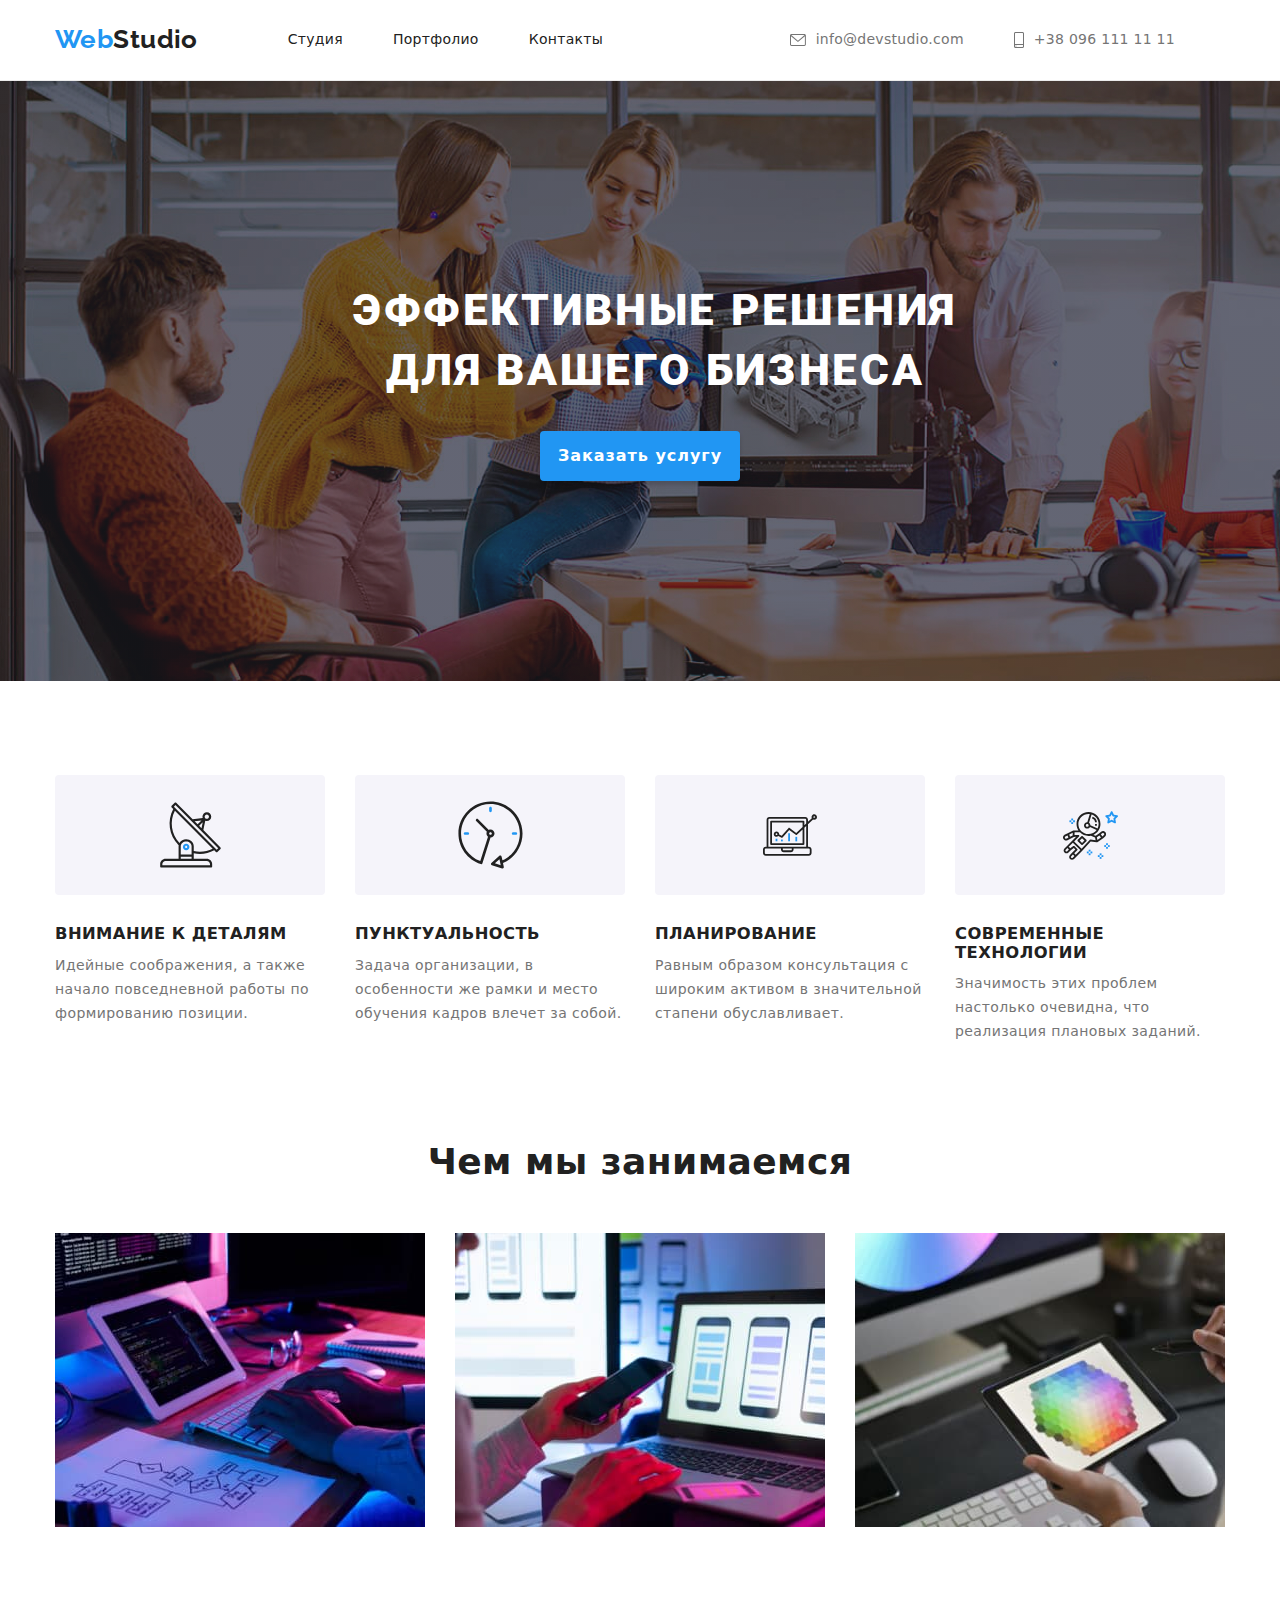
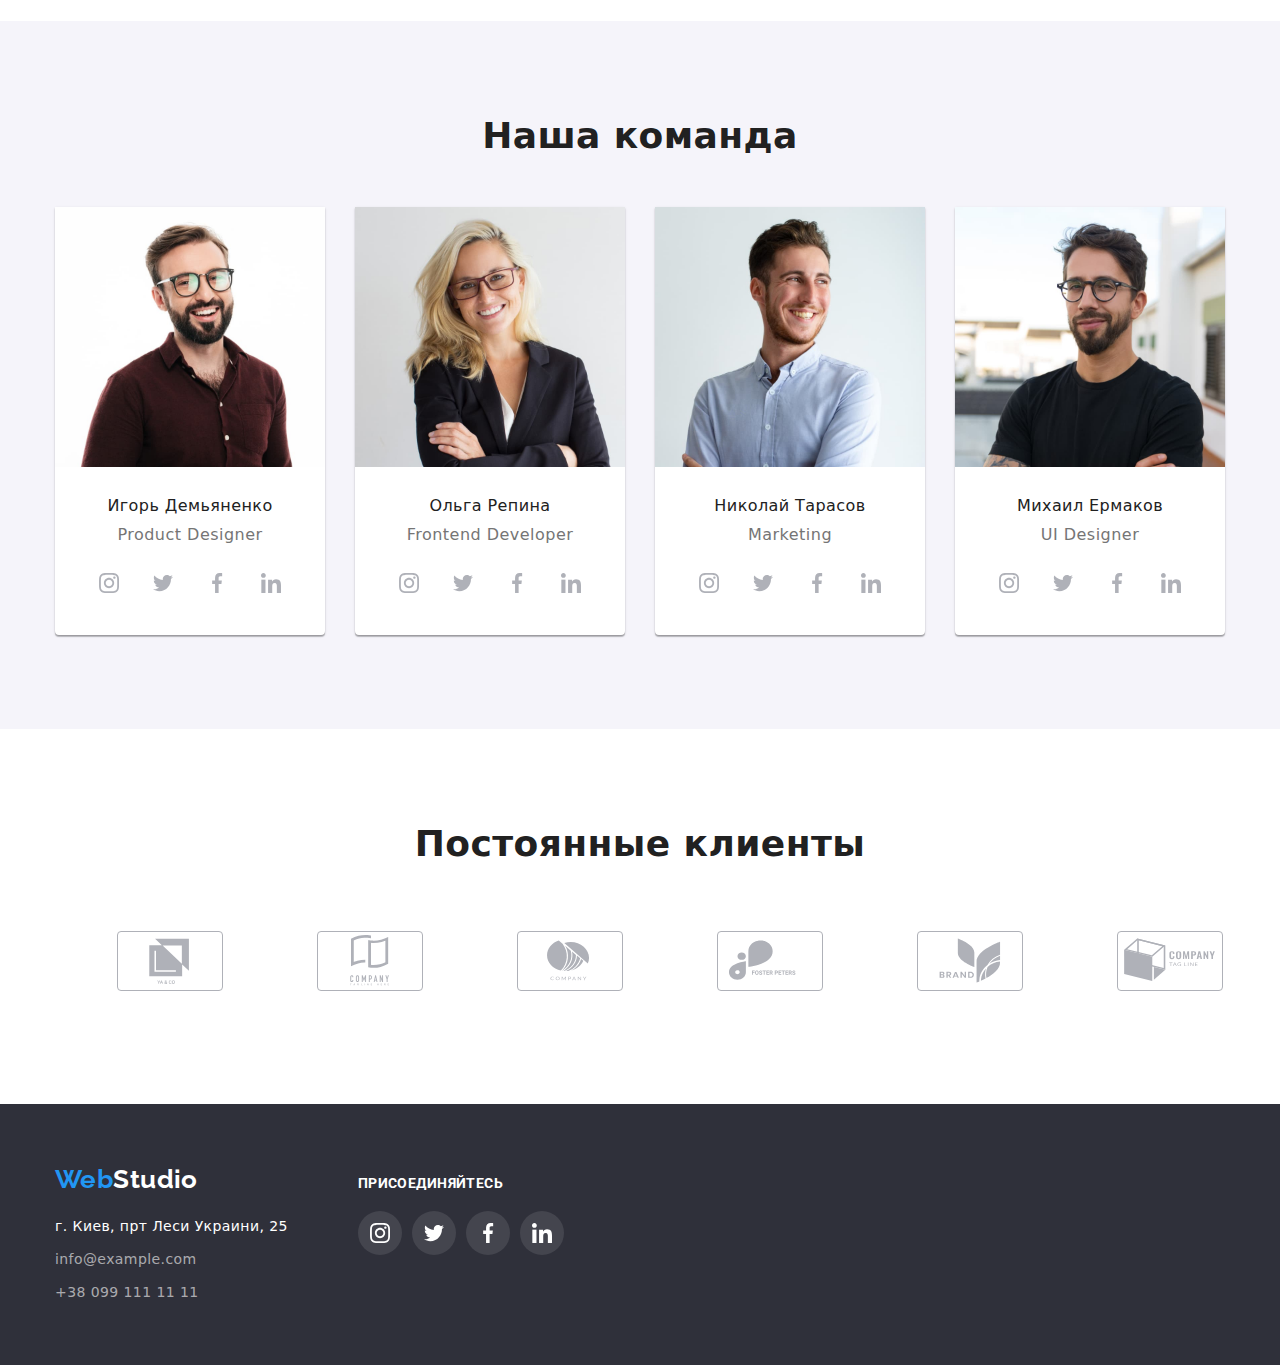
==== commit 9602f8b8: "1" ====
--- a/index.html
+++ b/index.html
@@ -201,7 +201,7 @@
                       <use href="./images/symbol-defs.svg#icon-linkedin-1"></use>
                     </svg>
                   </a>
-                </li class="socials-li">
+                </li>
               </ul>
           </div>
           </li>
@@ -238,7 +238,7 @@
                       <use href="./images/symbol-defs.svg#icon-linkedin-1"></use>
                     </svg>
                   </a>
-                </li class="socials-li">
+                </li>
               </ul>
             </div>  
           </li>
--- a/css/styles.css
+++ b/css/styles.css
@@ -146,6 +146,7 @@
     color: var(--contacts-link-color);
     margin-right: 50px;
     display: flex;
+    align-items: center;
 }
 
 
@@ -153,14 +154,14 @@
 .hero{
     text-align: center;
     padding-top: 200px;
-    padding-bottom: 210px;
+    padding-bottom: 200px;
     max-width: 1600px;
     height: 600px;
     margin: 0 auto;
     background-repeat: no-repeat;
     background-size: cover;
-    padding-left: 452px;
-    padding-right: 452px;
+    /* padding-left: 452px; */
+    /* padding-right: 452px; */
     
     background-image: linear-gradient(   
         rgba(47, 48, 58, 0.4),
@@ -382,6 +383,9 @@
 .client-pic{
     margin: 16px 32px;
     fill: #AFB1B8;
+    border: 1px solid #AFB1B8;
+    box-sizing: border-box;
+    border-radius: 4px;
 }
 .client-pic:hover,
 .client-pic:focus{
@@ -526,12 +530,8 @@
     display:block;
 }
 .example-list{
-    display: flex;
-    /*padding-left: 215px;*/
+    display: flex ;
     flex-wrap: wrap;
-    /*border: 1px solid red;*/
-  
-
 }
 .example:not(:nth-child(3n+1)){
     margin-left: 30px;
@@ -539,7 +539,7 @@
 .example-link{
     display: block;
     box-sizing: border-box;
-   /* border: 1px solid #EEEEEE;*/
+    text-decoration: none;
  }
  
 .example-link :hover,
@@ -553,19 +553,11 @@
 .example{
     /*margin-left: 30px;*/
     margin-bottom: 30px;
-
-    
-background: #FFFFFF;
-/*border: 1px solid #EEEEEE;*/
-box-sizing: border-box;
-
-
-}
-.example a{
-    text-decoration: none;
+    background: #FFFFFF;
+    box-sizing: border-box;
 }
 .work-capture{
-    margin-top: 20px;
+    padding-top: 20px;
     padding-left: 24px;
     padding-bottom: 20px;
     border-left: 1px solid #EEEEEE;
